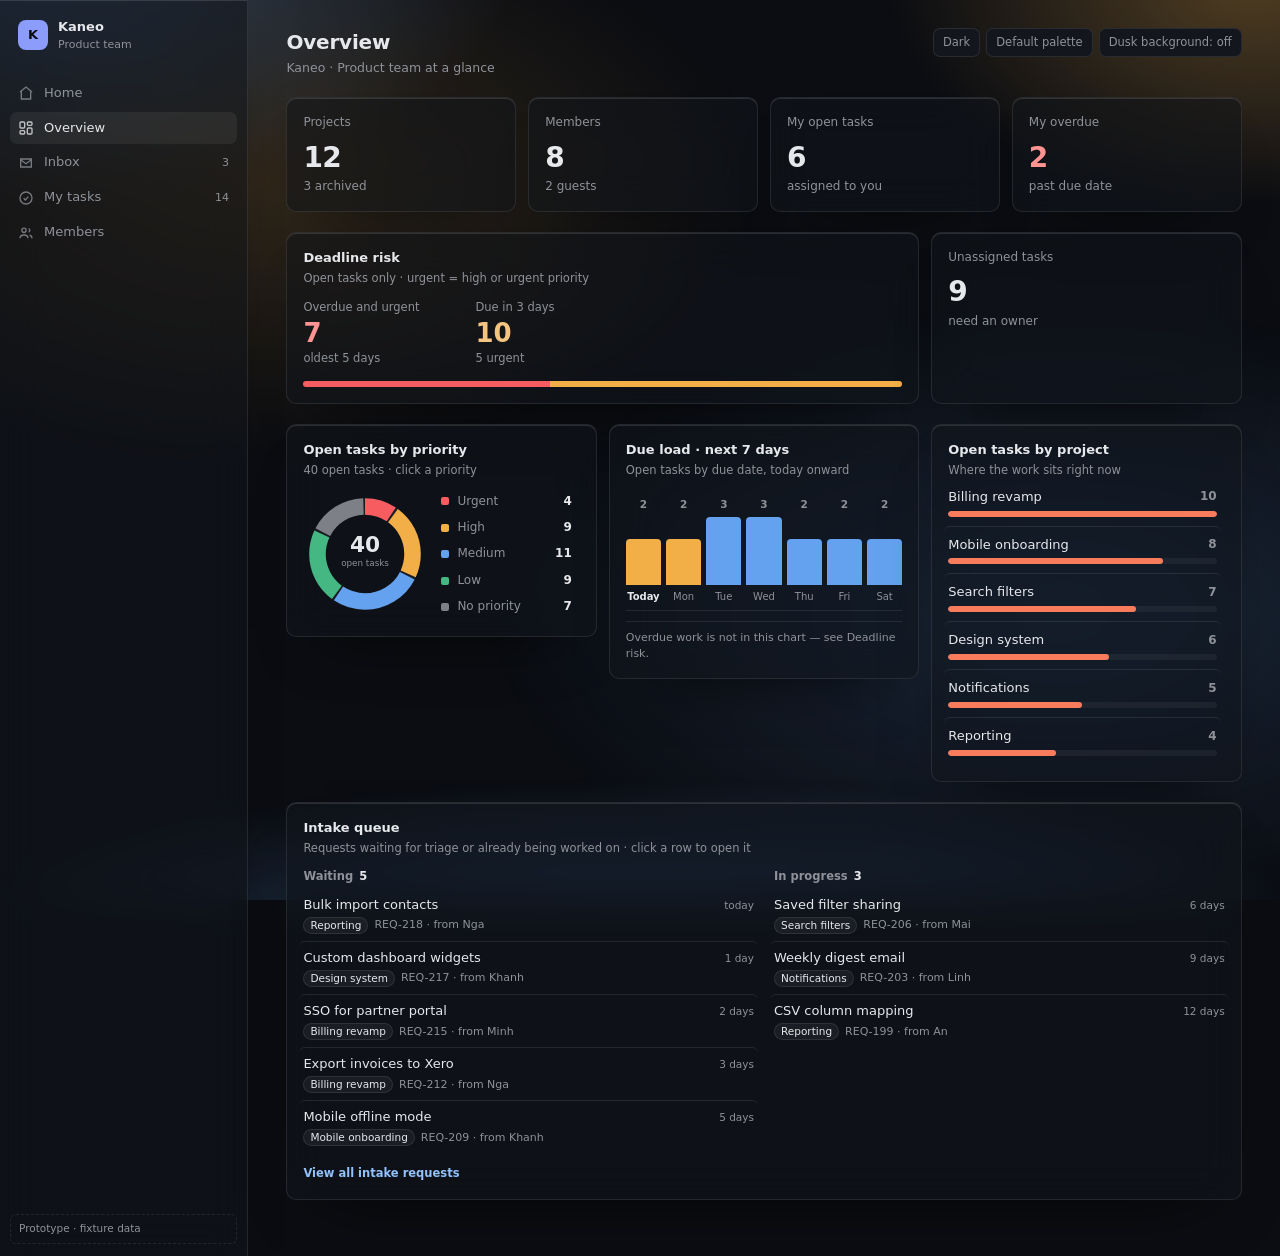
==== docs/dashboard/prototype/overview.html @ 130d4649 "feat: add workspace dashboard overview Adds the Overview page, its aggregate and drilldown endpoints" ====
<!doctype html>
<html lang="en" data-palette="modern" data-atmosphere="dusk">
  <head>
    <meta charset="utf-8" />
    <meta name="viewport" content="width=device-width, initial-scale=1" />
    <title>Kaneo · Overview — prototype</title>
    <style>
      /* Tokens copied from apps/web/src/index.css. The prototype adds none. */
      :root {
        color-scheme: light;
        --radius: 0.625rem;
        --background: #fff;
        --foreground: #262626;
        --card: #fff;
        --card-foreground: #262626;
        --muted: rgb(0 0 0 / 4%);
        --muted-foreground: #737373;
        --border: rgb(0 0 0 / 8%);
        --primary: #262626;
        --primary-foreground: #fafafa;
        --ring: #a3a3a3;
        --destructive: #ef4444;
        --destructive-foreground: #b91c1c;
        --warning: #f59e0b;
        --warning-foreground: #b45309;
        --success: #10b981;
        --success-foreground: #047857;
        --info: #3b82f6;
        --info-foreground: #1d4ed8;
        --chart-1: #ea580c;
        --sidebar: #fafafa;
        --sidebar-foreground: #525252;
        --sidebar-active: #f5f5f5;
        --p-urgent: #ef4444;
        --p-high: #f59e0b;
        --p-medium: #3b82f6;
        --p-low: #10b981;
        --p-no-priority: #a3a3a3;
      }
      @media (prefers-color-scheme: dark) {
        :root:not([data-theme="light"]) {
          color-scheme: dark;
          --background: #0a0a0a;
          --foreground: #f5f5f5;
          --card: #121212;
          --card-foreground: #f5f5f5;
          --muted: rgb(255 255 255 / 4%);
          --muted-foreground: #8a8a8a;
          --border: rgb(255 255 255 / 6%);
          --primary: #f5f5f5;
          --primary-foreground: #262626;
          --ring: #737373;
          --destructive: #f87171;
          --destructive-foreground: #fca5a5;
          --warning: #f59e0b;
          --warning-foreground: #fbbf24;
          --success: #10b981;
          --success-foreground: #34d399;
          --info: #3b82f6;
          --info-foreground: #60a5fa;
          --chart-1: #1d4ed8;
          --sidebar: #0d0d0d;
          --sidebar-foreground: #9a9a9a;
          --sidebar-active: rgb(255 255 255 / 6%);
          --p-urgent: #f87171;
          --p-high: #f59e0b;
          --p-medium: #3b82f6;
          --p-low: #10b981;
          --p-no-priority: #6b6b6b;
        }
      }
      /* The modern OKLCH palette, copied verbatim from index.css. */
      :root[data-palette="modern"] {
        --background: oklch(0.985 0.004 265);
        --card: oklch(1 0 0);
        --card-foreground: oklch(0.28 0.015 265);
        --foreground: oklch(0.22 0.015 265);
        --muted: oklch(0.22 0.015 265 / 0.04);
        --muted-foreground: oklch(0.5 0.015 265);
        --border: oklch(0.22 0.015 265 / 0.1);
        --primary: oklch(0.52 0.17 275);
        --primary-foreground: oklch(0.99 0.002 265);
        --ring: oklch(0.55 0.18 275);
        --destructive: oklch(0.58 0.21 22);
        --destructive-foreground: oklch(0.45 0.19 22);
        --warning: oklch(0.75 0.15 75);
        --warning-foreground: oklch(0.5 0.13 70);
        --success: oklch(0.62 0.14 160);
        --success-foreground: oklch(0.45 0.12 160);
        --info: oklch(0.6 0.16 255);
        --info-foreground: oklch(0.48 0.15 258);
        --chart-1: oklch(0.62 0.19 35);
        --sidebar: oklch(0.972 0.005 265);
        --sidebar-foreground: oklch(0.38 0.015 265);
        --sidebar-active: oklch(0.22 0.015 265 / 0.05);
        --p-urgent: oklch(0.58 0.21 22);
        --p-high: oklch(0.75 0.15 75);
        --p-medium: oklch(0.6 0.16 255);
        --p-low: oklch(0.62 0.14 160);
        --p-no-priority: oklch(0.62 0.01 265);
      }
      :root[data-palette="modern"]:not([data-theme="light"]) {
        color-scheme: dark;
        --background: oklch(0.16 0.01 265);
        --card: oklch(0.2 0.012 265);
        --card-foreground: oklch(0.93 0.005 265);
        --foreground: oklch(0.93 0.005 265);
        --muted: oklch(1 0 0 / 0.05);
        --muted-foreground: oklch(0.66 0.01 265);
        --border: oklch(1 0 0 / 0.09);
        --primary: oklch(0.72 0.14 275);
        --primary-foreground: oklch(0.16 0.01 265);
        --ring: oklch(0.7 0.15 275);
        --destructive: oklch(0.68 0.19 22);
        --destructive-foreground: oklch(0.78 0.13 22);
        --warning: oklch(0.8 0.14 75);
        --warning-foreground: oklch(0.85 0.1 75);
        --success: oklch(0.7 0.13 160);
        --success-foreground: oklch(0.8 0.1 160);
        --info: oklch(0.7 0.13 255);
        --info-foreground: oklch(0.8 0.1 255);
        --chart-1: oklch(0.72 0.16 35);
        --sidebar: oklch(0.14 0.01 265);
        --sidebar-foreground: oklch(0.66 0.01 265);
        --sidebar-active: oklch(1 0 0 / 0.06);
        --p-urgent: oklch(0.68 0.19 22);
        --p-high: oklch(0.8 0.14 75);
        --p-medium: oklch(0.7 0.13 255);
        --p-low: oklch(0.7 0.13 160);
        --p-no-priority: oklch(0.6 0.01 265);
      }
      :root[data-theme="light"] {
        color-scheme: light;
      }
      :root[data-theme="dark"] {
        color-scheme: dark;
        --background: #0a0a0a;
        --foreground: #f5f5f5;
        --card: #121212;
        --card-foreground: #f5f5f5;
        --muted: rgb(255 255 255 / 4%);
        --muted-foreground: #8a8a8a;
        --border: rgb(255 255 255 / 6%);
        --primary: #f5f5f5;
        --primary-foreground: #262626;
        --ring: #737373;
        --destructive: #f87171;
        --destructive-foreground: #fca5a5;
        --warning: #f59e0b;
        --warning-foreground: #fbbf24;
        --success: #10b981;
        --success-foreground: #34d399;
        --info: #3b82f6;
        --info-foreground: #60a5fa;
        --chart-1: #1d4ed8;
        --sidebar: #0d0d0d;
        --sidebar-foreground: #9a9a9a;
        --sidebar-active: rgb(255 255 255 / 6%);
        --p-urgent: #f87171;
        --p-high: #f59e0b;
        --p-medium: #3b82f6;
        --p-low: #10b981;
        --p-no-priority: #6b6b6b;
      }

      *,
      *::before,
      *::after {
        box-sizing: border-box;
      }
      html,
      body {
        margin: 0;
      }
      body {
        background: var(--background);
        color: var(--foreground);
        font: 400 14px/1.45 Geist, ui-sans-serif, system-ui, -apple-system,
          "Segoe UI", sans-serif;
        font-variant-numeric: tabular-nums;
        -webkit-font-smoothing: antialiased;
      }

      /* Dusk borrow: an afterglow over the paper — cool (periwinkle, finished
         work) on the left, warm (apricot, live work) on the right — never a
         gradient used as a surface. Cards sit on it in smoked glass. */
      :root {
        --glow-cool: color-mix(in oklab, var(--info) 30%, transparent);
        --glow-warm: color-mix(in oklab, var(--warning) 26%, transparent);
        --glass-card: color-mix(in oklab, var(--card) 62%, transparent);
        --glass-hi: inset 0 1px 0 color-mix(in oklab, #fff 45%, transparent);
        --shadow-card: 0 28px 56px -40px color-mix(in oklab, #000 55%, transparent);
      }
      :root[data-theme="dark"],
      :root[data-palette="modern"]:not([data-theme="light"]) {
        --glow-cool: color-mix(in oklab, var(--info) 34%, transparent);
        --glow-warm: color-mix(in oklab, var(--warning) 30%, transparent);
        --glass-card: color-mix(in oklab, var(--card) 56%, transparent);
        --glass-hi: inset 0 1px 0 color-mix(in oklab, #fff 12%, transparent);
        --shadow-card: 0 32px 64px -40px color-mix(in oklab, #000 80%, transparent);
      }
      @media (prefers-color-scheme: dark) {
        :root:not([data-theme="light"]) {
          --glow-cool: color-mix(in oklab, var(--info) 34%, transparent);
          --glow-warm: color-mix(in oklab, var(--warning) 30%, transparent);
          --glass-card: color-mix(in oklab, var(--card) 56%, transparent);
          --glass-hi: inset 0 1px 0 color-mix(in oklab, #fff 12%, transparent);
          --shadow-card: 0 32px 64px -40px color-mix(in oklab, #000 80%, transparent);
        }
      }
      .atmosphere {
        position: fixed;
        inset: 0;
        z-index: -1;
        pointer-events: none;
        overflow: clip;
        background:
          radial-gradient(54% 42% at 4% -6%, var(--glow-cool), transparent 68%),
          radial-gradient(44% 38% at 98% -2%, var(--glow-warm), transparent 66%),
          radial-gradient(80% 30% at 50% 108%, var(--glow-cool), transparent 72%);
      }
      /* A slow tide so the glow reads as light, not as a printed gradient.
         One transform on an oversized layer; nothing repaints the cards. */
      .atmosphere::after {
        content: "";
        position: absolute;
        inset: -25%;
        background:
          radial-gradient(38% 30% at 30% 30%, var(--glow-warm), transparent 70%),
          radial-gradient(42% 32% at 72% 62%, var(--glow-cool), transparent 72%);
        opacity: 0.55;
        animation: dusk-drift 48s ease-in-out infinite alternate;
      }
      @keyframes dusk-drift {
        from {
          transform: translate3d(-2%, -1%, 0) scale(1);
        }
        to {
          transform: translate3d(3%, 2%, 0) scale(1.08);
        }
      }
      @media (prefers-reduced-motion: reduce) {
        .atmosphere::after {
          animation: none;
        }
      }
      :root[data-atmosphere="dusk"] .card,
      :root[data-atmosphere="dusk"] .sidebar {
        background: var(--glass-card);
        -webkit-backdrop-filter: blur(20px) saturate(135%);
        backdrop-filter: blur(20px) saturate(135%);
        box-shadow: var(--glass-hi), var(--shadow-card);
      }
      @supports not (backdrop-filter: blur(1px)) {
        :root[data-atmosphere="dusk"] .card,
        :root[data-atmosphere="dusk"] .sidebar {
          background: var(--card);
        }
      }
      h1,
      h2,
      p {
        margin: 0;
      }
      a {
        color: inherit;
        text-decoration: none;
      }
      /* Every drill trigger is a real button: keyboard and screen readers first. */
      button {
        font: inherit;
        color: inherit;
      }
      .drill {
        display: block;
        width: 100%;
        text-align: left;
        background: none;
        border: 0;
        padding: 0;
        cursor: pointer;
        border-radius: 6px;
      }
      .drill:hover .drill-name {
        text-decoration: underline;
        text-underline-offset: 2px;
      }
      .drill:focus-visible {
        outline: 2px solid var(--ring);
        outline-offset: 3px;
      }

      .app {
        display: grid;
        grid-template-columns: 248px minmax(0, 1fr);
        min-height: 100dvh;
      }

      /* Sidebar — only enough of the shell to judge the page in context. */
      .sidebar {
        background: var(--sidebar);
        border-right: 1px solid var(--border);
        padding: 12px 10px;
        display: flex;
        flex-direction: column;
        gap: 18px;
      }
      .workspace {
        display: flex;
        align-items: center;
        gap: 10px;
        padding: 6px 8px;
      }
      .workspace-mark {
        display: grid;
        place-items: center;
        width: 30px;
        height: 30px;
        border-radius: 8px;
        background: var(--primary);
        color: var(--primary-foreground);
        font-weight: 600;
        font-size: 13px;
      }
      .workspace-name {
        font-weight: 600;
        font-size: 13px;
      }
      .workspace-sub {
        font-size: 11px;
        color: var(--sidebar-foreground);
      }
      .nav {
        display: flex;
        flex-direction: column;
        gap: 2px;
        list-style: none;
        margin: 0;
        padding: 0;
      }
      .nav a {
        display: flex;
        align-items: center;
        gap: 10px;
        padding: 7px 8px;
        border-radius: 7px;
        color: var(--sidebar-foreground);
        font-size: 13px;
        font-weight: 500;
      }
      .nav a[aria-current="page"] {
        background: var(--sidebar-active);
        color: var(--foreground);
      }
      .nav svg {
        width: 16px;
        height: 16px;
        flex: none;
        opacity: 0.8;
      }
      .nav .count {
        margin-left: auto;
        font-size: 11px;
        color: var(--sidebar-foreground);
      }
      .proto-chip {
        margin-top: auto;
        font-size: 10.5px;
        color: var(--sidebar-foreground);
        border: 1px dashed var(--border);
        border-radius: 6px;
        padding: 6px 8px;
      }

      .main {
        padding: 28px clamp(16px, 3vw, 40px) 56px;
        min-width: 0;
      }
      .page-head {
        display: flex;
        align-items: flex-start;
        gap: 16px;
        flex-wrap: wrap;
        margin-bottom: 20px;
      }
      .page-head h1 {
        font-size: 20px;
        font-weight: 600;
        letter-spacing: -0.01em;
      }
      .page-head p {
        color: var(--muted-foreground);
        font-size: 12.5px;
        margin-top: 2px;
      }
      .tools {
        margin-left: auto;
        display: flex;
        gap: 6px;
      }
      .tools button {
        font-size: 11.5px;
        padding: 5px 9px;
        border-radius: 7px;
        border: 1px solid var(--border);
        background: var(--card);
        color: var(--muted-foreground);
        cursor: pointer;
      }
      .tools button:hover {
        color: var(--foreground);
      }
      .tools button:focus-visible {
        outline: 2px solid var(--ring);
        outline-offset: 2px;
      }

      .section {
        margin-top: 20px;
      }
      .grid-tiles {
        display: grid;
        grid-template-columns: repeat(auto-fit, minmax(min(100%, 170px), 1fr));
        gap: 12px;
      }
      .grid-risk {
        display: grid;
        grid-template-columns: repeat(auto-fit, minmax(min(100%, 240px), 1fr));
        gap: 12px;
      }
      .risk-wide {
        grid-column: span 2;
      }
      @media (max-width: 719px) {
        .risk-wide {
          grid-column: span 1;
        }
      }
      .chart-grid {
        display: grid;
        grid-template-columns: repeat(auto-fit, minmax(min(100%, 268px), 1fr));
        gap: 12px;
        align-items: start;
      }

      .card {
        background: var(--card);
        color: var(--card-foreground);
        border: 1px solid var(--border);
        border-radius: var(--radius);
        padding: 16px;
      }
      /* A button's content is centred by the UA; cards stay top-aligned. */
      .card.drill {
        display: grid;
        align-content: start;
        justify-items: start;
      }
      .card h2 {
        font-size: 13px;
        font-weight: 600;
      }
      .card .hint {
        color: var(--muted-foreground);
        font-size: 11.5px;
        margin-top: 2px;
      }
      .card .hint.tap {
        margin-top: 10px;
        border-top: 1px solid var(--border);
        padding-top: 8px;
        font-size: 11px;
      }

      .tile-value {
        display: block;
        font-size: 28px;
        font-weight: 600;
        letter-spacing: -0.02em;
        line-height: 1.15;
        margin-top: 10px;
      }
      .tile-label {
        display: block;
        font-size: 12px;
        font-weight: 500;
        color: var(--muted-foreground);
      }
      .tile-meta {
        display: block;
        font-size: 12px;
        color: var(--muted-foreground);
        margin-top: 4px;
      }
      .value-danger {
        color: var(--destructive-foreground);
      }
      .risk-counts {
        display: grid;
        grid-template-columns: repeat(2, minmax(0, max-content));
        justify-content: start;
        gap: 18px 56px;
        margin-top: 12px;
      }
      .risk-counts .label {
        font-size: 11.5px;
        color: var(--muted-foreground);
      }
      .risk-counts .value {
        font-size: 26px;
        font-weight: 600;
        line-height: 1.2;
        margin-top: 2px;
      }
      .risk-counts .value.overdue {
        color: var(--destructive-foreground);
      }
      .risk-counts .value.due {
        color: var(--warning-foreground);
      }
      .risk-counts .meta {
        font-size: 11.5px;
        color: var(--muted-foreground);
      }
      .risk-counts .drill {
        display: grid;
        gap: 1px;
        width: auto;
      }
      .risk-counts .drill:hover .value {
        text-decoration: underline;
        text-underline-offset: 3px;
      }
      .stack {
        display: flex;
        height: 6px;
        border-radius: 999px;
        overflow: clip;
        background: var(--muted);
        margin-top: 14px;
      }
      .stack .overdue {
        background: var(--destructive);
      }
      .stack .due {
        background: var(--warning);
      }

      /* --- Priority donut --- */
      .donut {
        display: grid;
        grid-template-columns: 124px minmax(0, 1fr);
        gap: 14px;
        align-items: center;
        margin-top: 10px;
      }
      .donut svg {
        width: 124px;
        height: 124px;
        overflow: visible;
      }
      /* Presentation attributes do not take var(), and circles default to a black
         fill. Paint them from CSS so light and dark both hold. */
      .donut circle {
        fill: none;
      }
      .donut .seg-urgent { stroke: var(--p-urgent); }
      .donut .seg-high { stroke: var(--p-high); }
      .donut .seg-medium { stroke: var(--p-medium); }
      .donut .seg-low { stroke: var(--p-low); }
      .donut .seg-no-priority { stroke: var(--p-no-priority); }
      .donut .seg-track { stroke: var(--muted); }
      .donut .donut-total {
        fill: var(--foreground);
        font-size: 21px;
        font-weight: 600;
      }
      .donut .donut-caption {
        fill: var(--muted-foreground);
        font-size: 8.5px;
      }
      .donut .legend {
        display: flex;
        flex-direction: column;
        gap: 1px;
        min-width: 0;
      }
      .legend-item {
        display: grid;
        grid-template-columns: 8px minmax(0, 1fr) auto;
        gap: 8px;
        align-items: center;
        padding: 4px 4px;
        margin-inline: -4px;
        border-radius: 6px;
        font-size: 12px;
        color: var(--muted-foreground);
      }
      .legend-item:hover {
        background: var(--muted);
        color: var(--foreground);
      }
      .legend-item .swatch {
        width: 8px;
        height: 8px;
        border-radius: 2px;
      }
      .legend-item .n {
        font-weight: 600;
        color: var(--foreground);
      }
      @media (max-width: 460px) {
        .donut {
          grid-template-columns: minmax(0, 1fr);
          justify-items: center;
        }
        .donut .legend {
          width: 100%;
        }
      }

      /* --- Due-load columns --- */
      .columns {
        display: grid;
        grid-template-columns: repeat(7, minmax(0, 1fr));
        gap: 5px;
        align-items: end;
        margin-top: 16px;
        border-bottom: 1px solid var(--border);
        padding-bottom: 2px;
      }
      .col {
        display: grid;
        justify-items: center;
        gap: 5px;
        border-radius: 6px;
        padding: 2px 0 4px;
      }
      .col:hover {
        background: var(--muted);
      }
      .col-track {
        display: flex;
        align-items: flex-end;
        width: 100%;
        height: 68px;
      }
      .col-fill {
        width: 100%;
        min-height: 2px;
        border-radius: 4px 4px 0 0;
        background: var(--info);
      }
      .col-fill.urgent {
        background: var(--warning);
      }
      .col-fill.zero {
        background: var(--border);
      }
      .col-val {
        font-size: 10.5px;
        color: var(--muted-foreground);
        font-weight: 600;
      }
      .col-day {
        font-size: 10px;
        color: var(--muted-foreground);
      }
      .col[aria-current="date"] .col-day {
        color: var(--foreground);
        font-weight: 600;
      }

      /* --- Project load bars --- */
      .bar-line {
        display: grid;
        grid-template-columns: minmax(0, 1fr) auto;
        gap: 4px 12px;
        align-items: center;
        padding: 9px 4px;
        margin-inline: -4px;
        border-top: 1px solid var(--border);
        border-radius: 6px;
      }
      .bar-line:first-of-type {
        border-top: 0;
      }
      .bar-line:hover {
        background: var(--muted);
      }
      .bar-name {
        font-size: 13px;
        font-weight: 500;
        overflow: hidden;
        text-overflow: ellipsis;
        white-space: nowrap;
      }
      .bar-pct {
        font-size: 12px;
        font-weight: 600;
        color: var(--muted-foreground);
      }
      .bar-line progress {
        grid-column: 1 / -1;
      }
      .bar-line .bar-sub {
        grid-column: 1 / -1;
        font-size: 11px;
        color: var(--muted-foreground);
        margin-top: -2px;
      }

      /* Native <progress>, fully customised. appearance: none is required. */
      progress {
        appearance: none;
        border: 0 solid;
        overflow: clip;
        inline-size: 100%;
        block-size: 6px;
        border-radius: 999px;
        background: var(--muted);
      }
      progress::-webkit-progress-bar {
        background: transparent;
      }
      progress::-webkit-progress-value {
        background: var(--chart-1);
        border-radius: 999px;
      }
      progress::-moz-progress-bar {
        background: var(--chart-1);
        border-radius: 999px;
      }


      /* --- Intake queue --- */
      .intake-groups {
        display: grid;
        grid-template-columns: repeat(auto-fit, minmax(min(100%, 260px), 1fr));
        gap: 20px;
        margin-top: 12px;
      }
      .intake-groups h3 {
        display: flex;
        align-items: center;
        gap: 6px;
        margin: 0 0 4px;
        font-size: 11.5px;
        font-weight: 600;
        color: var(--muted-foreground);
      }
      .intake-groups h3 .n {
        color: var(--foreground);
      }
      .intake-list {
        list-style: none;
        margin: 0;
        padding: 0;
      }
      .intake-list li {
        display: flex;
        align-items: flex-start;
        gap: 8px;
        padding: 7px 4px;
        margin-inline: -4px;
        border-top: 1px solid var(--border);
        border-radius: 6px;
      }
      .intake-list li:first-child {
        border-top: 0;
      }
      .intake-list li:hover {
        background: var(--muted);
      }
      .intake-list a {
        flex: 1 1 auto;
        min-width: 0;
      }
      .intake-list a:hover .intake-title {
        text-decoration: underline;
        text-underline-offset: 2px;
      }
      .intake-title {
        display: block;
        font-size: 13px;
        font-weight: 500;
      }
      .intake-meta {
        display: flex;
        flex-wrap: wrap;
        align-items: center;
        gap: 6px;
        font-size: 11px;
        color: var(--muted-foreground);
        margin-top: 2px;
      }
      /* The project is the one thing a queue row must not hide in a meta string. */
      .project-chip {
        display: inline-block;
        padding: 0 6px;
        border: 1px solid var(--border);
        border-radius: 999px;
        background: var(--muted);
        font-size: 10.5px;
        font-weight: 500;
        color: var(--foreground);
        white-space: nowrap;
      }
      .intake-age {
        font-size: 10.5px;
        color: var(--muted-foreground);
        white-space: nowrap;
        padding-top: 2px;
      }
      .intake-all {
        display: inline-block;
        margin-top: 12px;
        font-size: 11.5px;
        font-weight: 600;
        color: var(--info-foreground);
      }
      .intake-all:hover {
        text-decoration: underline;
        text-underline-offset: 2px;
      }

      /* --- Drilldown dialog --- */
      dialog {
        width: min(640px, 92vw);
        max-height: 82dvh;
        margin: auto;
        padding: 0;
        border: 1px solid var(--border);
        border-radius: 14px;
        background: var(--card);
        color: var(--card-foreground);
        box-shadow: 0 24px 64px rgb(0 0 0 / 0.22);
      }
      dialog:modal {
        overscroll-behavior: contain;
      }
      dialog::backdrop {
        background: rgb(0 0 0 / 0.32);
        overflow: hidden;
        overscroll-behavior: contain;
      }
      .drill-head {
        display: flex;
        align-items: flex-start;
        gap: 12px;
        padding: 16px 18px 12px;
        border-bottom: 1px solid var(--border);
      }
      .drill-head h1 {
        font-size: 15px;
        font-weight: 600;
      }
      .drill-head p {
        font-size: 11.5px;
        color: var(--muted-foreground);
        margin-top: 2px;
      }
      .drill-head form {
        margin-left: auto;
      }
      .icon-btn {
        display: grid;
        place-items: center;
        width: 28px;
        height: 28px;
        border-radius: 7px;
        border: 1px solid var(--border);
        background: var(--card);
        cursor: pointer;
      }
      .icon-btn:hover {
        background: var(--muted);
      }
      .icon-btn:focus-visible {
        outline: 2px solid var(--ring);
        outline-offset: 2px;
      }
      .drill-body {
        overflow: auto;
        max-height: calc(82dvh - 118px);
        padding: 0 18px;
      }
      .task-list {
        list-style: none;
        margin: 0;
        padding: 0;
      }
      .task-list li {
        display: flex;
        flex-wrap: wrap;
        align-items: center;
        gap: 6px 10px;
        padding: 10px 0;
        border-top: 1px solid var(--border);
      }
      .task-list li:first-child {
        border-top: 0;
      }
      .task-main {
        flex: 1 1 210px;
        min-width: 0;
      }
      .task-name {
        font-size: 13px;
        font-weight: 500;
        display: block;
      }
      .task-name:hover {
        text-decoration: underline;
        text-underline-offset: 2px;
      }
      .task-meta {
        font-size: 11px;
        color: var(--muted-foreground);
        display: block;
        margin-top: 1px;
      }
      .due {
        font-size: 11px;
        color: var(--muted-foreground);
        white-space: nowrap;
      }
      .due.overdue {
        color: var(--destructive-foreground);
        font-weight: 600;
      }
      .due.soon {
        color: var(--warning-foreground);
        font-weight: 500;
      }
      .pill {
        font-size: 10px;
        font-weight: 600;
        letter-spacing: 0.01em;
        padding: 1px 7px;
        border-radius: 999px;
        border: 1px solid var(--border);
        color: var(--muted-foreground);
        white-space: nowrap;
      }
      .pill.urgent {
        color: var(--destructive-foreground);
        border-color: var(--destructive);
      }
      .pill.high {
        color: var(--warning-foreground);
        border-color: var(--warning);
      }
      .pill.medium {
        color: var(--info-foreground);
        border-color: var(--info);
      }
      .pill.low {
        color: var(--success-foreground);
        border-color: var(--success);
      }
      .drill-foot {
        display: flex;
        flex-wrap: wrap;
        gap: 8px 12px;
        align-items: center;
        padding: 11px 18px;
        border-top: 1px solid var(--border);
        font-size: 11.5px;
        color: var(--muted-foreground);
      }
      .drill-foot a {
        margin-left: auto;
        font-weight: 600;
        color: var(--info-foreground);
      }
      .drill-foot a:hover {
        text-decoration: underline;
        text-underline-offset: 2px;
      }
      .drill-empty {
        padding: 28px 0 32px;
        text-align: center;
        color: var(--muted-foreground);
        font-size: 12.5px;
      }

      @media (max-width: 899px) {
        .app {
          grid-template-columns: minmax(0, 1fr);
        }
        .sidebar {
          flex-direction: row;
          align-items: center;
          overflow-x: auto;
          border-right: 0;
          border-bottom: 1px solid var(--border);
        }
        .workspace {
          padding: 0;
        }
        .nav {
          flex-direction: row;
        }
        .nav .count,
        .proto-chip,
        .workspace-sub {
          display: none;
        }
      }
      @media (prefers-reduced-motion: reduce) {
        * {
          transition: none !important;
        }
      }
    </style>
  </head>
  <body>
    <div class="atmosphere" aria-hidden="true"></div>
    <div class="app">
      <aside class="sidebar" aria-label="Sidebar">
        <div class="workspace">
          <span class="workspace-mark" aria-hidden="true">K</span>
          <div>
            <div class="workspace-name">Kaneo</div>
            <div class="workspace-sub">Product team</div>
          </div>
        </div>
        <ul class="nav">
          <li>
            <a href="#"
              ><svg viewBox="0 0 24 24" fill="none" stroke="currentColor" stroke-width="2" aria-hidden="true"><path d="M3 10.5 12 3l9 7.5" /><path d="M5 9.5V21h14V9.5" /></svg>Home</a
            >
          </li>
          <li>
            <a href="#" aria-current="page"
              ><svg viewBox="0 0 24 24" fill="none" stroke="currentColor" stroke-width="2" aria-hidden="true"><rect x="3" y="3" width="7" height="9" rx="1.5" /><rect x="14" y="3" width="7" height="5" rx="1.5" /><rect x="14" y="12" width="7" height="9" rx="1.5" /><rect x="3" y="16" width="7" height="5" rx="1.5" /></svg>Overview</a
            >
          </li>
          <li>
            <a href="#"
              ><svg viewBox="0 0 24 24" fill="none" stroke="currentColor" stroke-width="2" aria-hidden="true"><path d="M4 6h16v12H4z" /><path d="m4 7 8 6 8-6" /></svg>Inbox<span class="count">3</span></a
            >
          </li>
          <li>
            <a href="#"
              ><svg viewBox="0 0 24 24" fill="none" stroke="currentColor" stroke-width="2" aria-hidden="true"><circle cx="12" cy="12" r="9" /><path d="m8.5 12.5 2.5 2.5 4.5-5" /></svg>My tasks<span class="count">14</span></a
            >
          </li>
          <li>
            <a href="#"
              ><svg viewBox="0 0 24 24" fill="none" stroke="currentColor" stroke-width="2" aria-hidden="true"><circle cx="9" cy="8" r="3.2" /><path d="M3 20c0-3.3 2.7-5 6-5s6 1.7 6 5" /><path d="M16 5.2a3.2 3.2 0 0 1 0 5.6" /><path d="M17.5 15.2c2.1.6 3.5 2.2 3.5 4.8" /></svg>Members</a
            >
          </li>
        </ul>
        <p class="proto-chip">Prototype · fixture data</p>
      </aside>

      <main class="main">
        <header class="page-head">
          <div>
            <h1>Overview</h1>
            <p>Kaneo · Product team at a glance</p>
          </div>
          <div class="tools">
            <button type="button" id="theme">Dark</button>
            <button type="button" id="palette">Modern palette</button>
            <button type="button" id="atmosphere">Dusk background</button>
          </div>
        </header>

        <section class="grid-tiles" id="tiles" aria-label="Workspace totals"></section>

        <section class="section grid-risk" id="risk" aria-label="Deadline risk"></section>

        <section class="section chart-grid" id="charts" aria-label="Task breakdown"></section>

        <section class="section card" id="intake" aria-labelledby="intake-title"></section>
      </main>
    </div>

    <!-- Modal drilldown. Native <dialog>: focus trap, Esc, backdrop and focus return are free. -->
    <dialog id="drill" closedby="any" aria-labelledby="drill-title">
      <header class="drill-head">
        <div>
          <h1 id="drill-title">Tasks</h1>
          <p id="drill-sub"></p>
        </div>
        <form method="dialog">
          <button type="submit" class="icon-btn" aria-label="Close">✕</button>
        </form>
      </header>
      <div class="drill-body" id="drill-body"></div>
      <footer class="drill-foot">
        <span>Filters are carried over, so you land on the same list in Tasks.</span>
        <a id="drill-link" href="#">Open in Tasks →</a>
      </footer>
    </dialog>

    <script>
      /* ---------------------------------------------------------------
         Fixture data. Every widget below derives its numbers from these
         rows, so a screenshot cannot disagree with the chart it shows.
         `due` is a day offset from today: -3 = three days overdue.
         --------------------------------------------------------------- */
      const me = "Hoa";
      const tasks = [
        { id: "KAN-142", title: "Retry failed payments", project: "Billing revamp", assignee: "Linh", priority: "urgent", due: -1 },
        { id: "KAN-139", title: "Invoice totals rounding", project: "Billing revamp", assignee: "Mai", priority: "high", due: -4 },
        { id: "KAN-151", title: "Proration edge cases", project: "Billing revamp", assignee: null, priority: "high", due: 1 },
        { id: "KAN-156", title: "Dunning email copy", project: "Billing revamp", assignee: "An", priority: "medium", due: 2 },
        { id: "KAN-158", title: "Tax rate cache", project: "Billing revamp", assignee: "Tuan", priority: "low", due: 9 },
        { id: "KAN-160", title: "Refund partial amounts", project: "Billing revamp", assignee: null, priority: "medium", due: null },
        { id: "KAN-147", title: "Webhook retry backoff", project: "Billing revamp", assignee: "Linh", priority: "high", due: 5 },
        { id: "KAN-121", title: "Billing portal redirect", project: "Billing revamp", assignee: "Mai", priority: "medium", due: -8 },
        { id: "KAN-163", title: "Currency rounding", project: "Billing revamp", assignee: "Bao", priority: "no-priority", due: 12 },
        { id: "KAN-166", title: "Refund confirmation email", project: "Billing revamp", assignee: "Bao", priority: "high", due: -5 },

        { id: "KAN-088", title: "Android permission prompt", project: "Mobile onboarding", assignee: "Tuan", priority: "high", due: 0 },
        { id: "KAN-091", title: "iOS welcome carousel", project: "Mobile onboarding", assignee: "An", priority: "medium", due: 3 },
        { id: "KAN-095", title: "Skip button state", project: "Mobile onboarding", assignee: null, priority: "low", due: 2 },
        { id: "KAN-099", title: "Deep link after signup", project: "Mobile onboarding", assignee: "Linh", priority: "urgent", due: -2 },
        { id: "KAN-102", title: "Push opt-in screen", project: "Mobile onboarding", assignee: "Bao", priority: "medium", due: 6 },
        { id: "KAN-074", title: "Offline first run", project: "Mobile onboarding", assignee: null, priority: "no-priority", due: null },
        { id: "KAN-110", title: "Onboarding analytics", project: "Mobile onboarding", assignee: "Mai", priority: "low", due: 14 },
        { id: "KAN-112", title: "Onboarding video asset", project: "Mobile onboarding", assignee: null, priority: "no-priority", due: null },

        { id: "KAN-201", title: "Filter chip overflow", project: "Search filters", assignee: me, priority: "high", due: 1 },
        { id: "KAN-198", title: "Saved filter names", project: "Search filters", assignee: "An", priority: "medium", due: 4 },
        { id: "KAN-205", title: "Empty result copy", project: "Search filters", assignee: null, priority: "low", due: 3 },
        { id: "KAN-188", title: "Date range picker", project: "Search filters", assignee: me, priority: "medium", due: -6 },
        { id: "KAN-210", title: "Filter URL sync", project: "Search filters", assignee: "Tuan", priority: "no-priority", due: 8 },
        { id: "KAN-214", title: "Reset all filters", project: "Search filters", assignee: "Bao", priority: "low", due: null },
        { id: "KAN-219", title: "Filter performance", project: "Search filters", assignee: me, priority: "urgent", due: 0 },

        { id: "KAN-301", title: "Tokens for charts", project: "Design system", assignee: me, priority: "medium", due: 2 },
        { id: "KAN-298", title: "Dialog focus ring", project: "Design system", assignee: me, priority: "high", due: -3 },
        { id: "KAN-305", title: "Table density", project: "Design system", assignee: null, priority: "low", due: 7 },
        { id: "KAN-288", title: "Icon sizing rules", project: "Design system", assignee: "Mai", priority: "no-priority", due: null },
        { id: "KAN-311", title: "Dark palette audit", project: "Design system", assignee: "An", priority: "medium", due: 11 },
        { id: "KAN-313", title: "Contrast fixes", project: "Design system", assignee: "An", priority: "high", due: -2 },

        { id: "KAN-401", title: "Digest email layout", project: "Notifications", assignee: "Linh", priority: "medium", due: 5 },
        { id: "KAN-404", title: "Mute thread", project: "Notifications", assignee: null, priority: "low", due: 6 },
        { id: "KAN-397", title: "Badge count drift", project: "Notifications", assignee: "Tuan", priority: "urgent", due: -1 },
        { id: "KAN-410", title: "Push grouping", project: "Notifications", assignee: "Bao", priority: "no-priority", due: 13 },
        { id: "KAN-388", title: "Notification settings route", project: "Notifications", assignee: "Mai", priority: "low", due: 4 },

        { id: "KAN-501", title: "CSV export columns", project: "Reporting", assignee: "An", priority: "medium", due: 9 },
        { id: "KAN-505", title: "Timezone bucketing", project: "Reporting", assignee: null, priority: "high", due: 3 },
        { id: "KAN-512", title: "Empty report state", project: "Reporting", assignee: me, priority: "low", due: 10 },
        { id: "KAN-489", title: "Scheduled report cron", project: "Reporting", assignee: "Linh", priority: "no-priority", due: null },
      ];

      const projects = [
        { name: "Billing revamp" },
        { name: "Mobile onboarding" },
        { name: "Search filters" },
        { name: "Design system" },
        { name: "Notifications" },
        { name: "Reporting" },
      ];

      /* Intake requests waiting for triage or already being handled.
         `status` uses the API vocabulary: new | triaged | in_progress. */
      const intake = [
        { id: "REQ-218", title: "Bulk import contacts", project: "Reporting", requester: "Nga", status: "new", age: 0 },
        { id: "REQ-217", title: "Custom dashboard widgets", project: "Design system", requester: "Khanh", status: "new", age: 1 },
        { id: "REQ-215", title: "SSO for partner portal", project: "Billing revamp", requester: "Minh", status: "new", age: 2 },
        { id: "REQ-212", title: "Export invoices to Xero", project: "Billing revamp", requester: "Nga", status: "triaged", age: 3 },
        { id: "REQ-209", title: "Mobile offline mode", project: "Mobile onboarding", requester: "Khanh", status: "triaged", age: 5 },
        { id: "REQ-206", title: "Saved filter sharing", project: "Search filters", requester: "Mai", status: "in_progress", age: 6 },
        { id: "REQ-203", title: "Weekly digest email", project: "Notifications", requester: "Linh", status: "in_progress", age: 9 },
        { id: "REQ-199", title: "CSV column mapping", project: "Reporting", requester: "An", status: "in_progress", age: 12 },
      ];

      const priorities = [
        ["urgent", "Urgent"],
        ["high", "High"],
        ["medium", "Medium"],
        ["low", "Low"],
        ["no-priority", "No priority"],
      ];

      const DAY = 86400000;
      const today = new Date();
      today.setHours(0, 0, 0, 0);
      const daysFromNow = (n) => new Date(today.getTime() + n * DAY);
      const isUrgent = (t) => t.priority === "urgent" || t.priority === "high";
      const isOverdue = (t) => t.due !== null && t.due < 0;
      const isDueSoon = (t) => t.due !== null && t.due >= 0 && t.due <= 3;

      const buckets = {
        overdueUrgent: {
          title: "Overdue and urgent",
          hint: "Open tasks past their due date with high or urgent priority.",
          match: (t) => isOverdue(t) && isUrgent(t),
          link: "due=overdue&priority=high,urgent",
        },
        dueSoon: {
          title: "Due in the next 3 days",
          hint: "Open tasks due today or within 3 days, any priority.",
          match: isDueSoon,
          link: "due=next-3-days",
        },
        unassigned: {
          title: "Unassigned tasks",
          hint: "Open tasks with no owner. Assign one so nothing stalls.",
          match: (t) => !t.assignee,
          link: "assignee=none",
        },
        mineOverdue: {
          title: "My overdue tasks",
          hint: `Open tasks assigned to ${me} past their due date.`,
          match: (t) => t.assignee === me && isOverdue(t),
          link: "assignee=me&due=overdue",
        },
        myOpen: {
          title: "My open tasks",
          hint: `Everything assigned to ${me} that is not done.`,
          match: (t) => t.assignee === me,
          link: "assignee=me",
        },
        allOpen: {
          title: "All open tasks",
          hint: "Open tasks across the projects you can read.",
          match: () => true,
          link: "",
        },
      };

      const priorityLabel = (key) => priorities.find(([k]) => k === key)[1];

      function dueLabel(d) {
        if (d === null) return { text: "No due date", cls: "" };
        if (d < -1) return { text: `${-d} days overdue`, cls: "overdue" };
        if (d === -1) return { text: "1 day overdue", cls: "overdue" };
        if (d === 0) return { text: "Due today", cls: "soon" };
        if (d === 1) return { text: "Due tomorrow", cls: "soon" };
        if (d <= 3) return { text: `Due in ${d} days`, cls: "soon" };
        return { text: `Due in ${d} days`, cls: "" };
      }

      function sortTasks(list) {
        return [...list].sort((a, b) => {
          const ad = a.due === null ? 9999 : a.due;
          const bd = b.due === null ? 9999 : b.due;
          if (ad !== bd) return ad - bd;
          return b.priority.localeCompare(a.priority);
        });
      }

      /* ------------------------------ tiles ------------------------------ */
      const myOpen = tasks.filter(buckets.myOpen.match).length;
      const myOverdue = tasks.filter(buckets.mineOverdue.match).length;

      function tile({ label, value, meta, drill, danger }) {
        const inner = `<span class="tile-label">${label}</span>
           <span class="tile-value${danger ? " value-danger" : ""}">${value}</span>
           <span class="tile-meta">${meta}</span>`;
        return drill
          ? `<button type="button" class="card drill" data-bucket="${drill}">${inner}</button>`
          : `<div class="card">${inner}</div>`;
      }

      document.getElementById("tiles").innerHTML = [
        tile({ label: "Projects", value: 12, meta: "3 archived" }),
        tile({ label: "Members", value: 8, meta: "2 guests" }),
        tile({ label: "My open tasks", value: myOpen, meta: "assigned to you", drill: "myOpen" }),
        tile({ label: "My overdue", value: myOverdue, meta: "past due date", drill: "mineOverdue", danger: myOverdue > 0 }),
      ].join("");

      /* --------------------------- deadline risk --------------------------- */
      const overdueCount = tasks.filter(buckets.overdueUrgent.match).length;
      const overdueList = tasks.filter(buckets.overdueUrgent.match);
      const oldestOverdue = overdueList.length
        ? Math.max(...overdueList.map((t) => -t.due))
        : 0;
      const dueSoonList = tasks.filter(buckets.dueSoon.match);
      const dueSoonUrgent = dueSoonList.filter(isUrgent).length;
      const unassigned = tasks.filter(buckets.unassigned.match).length;

      document.getElementById("risk").innerHTML = `
        <div class="card risk-wide">
          <h2>Deadline risk</h2>
          <p class="hint">Open tasks only · urgent = high or urgent priority</p>
          <div class="risk-counts">
            <button type="button" class="drill" data-bucket="overdueUrgent">
              <span class="label">Overdue and urgent</span>
              <span class="value overdue">${overdueCount}</span>
              <span class="meta">${overdueCount ? `oldest ${oldestOverdue} days` : "nothing overdue"}</span>
            </button>
            <button type="button" class="drill" data-bucket="dueSoon">
              <span class="label">Due in 3 days</span>
              <span class="value due">${dueSoonList.length}</span>
              <span class="meta">${dueSoonUrgent} urgent</span>
            </button>
          </div>
          <div class="stack" aria-hidden="true">
            <span class="overdue" style="width:${(overdueCount / (overdueCount + dueSoonList.length || 1)) * 100}%"></span>
            <span class="due" style="width:${(dueSoonList.length / (overdueCount + dueSoonList.length || 1)) * 100}%"></span>
          </div>
        </div>
        <button type="button" class="card drill" data-bucket="unassigned">
          <span class="tile-label">Unassigned tasks</span>
          <span class="tile-value">${unassigned}</span>
          <span class="tile-meta">need an owner</span>
        </button>`;

      /* ----------------------- chart: priority donut ----------------------- */
      const total = tasks.length;
      const C = 2 * Math.PI * 46;
      let offset = 0;
      const segmentCount = priorities.map(([key]) => tasks.filter((t) => t.priority === key).length);
      const segments = priorities
        .map(([key], i) => {
          const len = (segmentCount[i] / total) * C;
          const el = `<circle cx="60" cy="60" r="46" class="seg-${key}" stroke-width="16"
            stroke-dasharray="${Math.max(len - 2, 0)} ${C - Math.max(len - 2, 0)}"
            stroke-dashoffset="${-offset}" transform="rotate(-90 60 60)" />`;
          offset += len;
          return el;
        })
        .join("");
      const legend = priorities
        .map(([key, label], i) => {
          const n = segmentCount[i];
          return `<button type="button" class="drill legend-item" data-priority="${key}">
            <span class="swatch" style="background:var(--p-${key})" aria-hidden="true"></span>
            <span class="drill-name">${label}</span>
            <span class="n">${n}</span>
          </button>`;
        })
        .join("");

      /* -------------------- chart: due load, next 7 days -------------------- */
      const weekdays = ["Sun", "Mon", "Tue", "Wed", "Thu", "Fri", "Sat"];
      const dayBuckets = Array.from({ length: 7 }, (_, d) => {
        const list = tasks.filter((t) => t.due === d);
        return {
          d,
          label: d === 0 ? "Today" : weekdays[daysFromNow(d).getDay()],
          count: list.length,
          urgent: list.filter(isUrgent).length,
        };
      });
      const maxDay = Math.max(1, ...dayBuckets.map((b) => b.count));
      const columns = dayBuckets
        .map(
          (b) => `<button type="button" class="drill col" data-day="${b.d}" ${b.d === 0 ? 'aria-current="date"' : ""}
              aria-label="${b.label}: ${b.count} open task${b.count === 1 ? "" : "s"}, ${b.urgent} urgent">
            <span class="col-val">${b.count || ""}</span>
            <span class="col-track"><span class="col-fill ${b.urgent > b.count / 2 ? "urgent" : ""} ${b.count ? "" : "zero"}"
              style="height:${Math.round((b.count / maxDay) * 100)}%"></span></span>
            <span class="col-day">${b.label}</span>
          </button>`,
        )
        .join("");

      /* ------------------- chart: open tasks per project ------------------- */
      const projectLoad = projects
        .map((p) => ({ ...p, open: tasks.filter((t) => t.project === p.name).length }))
        .sort((a, b) => b.open - a.open);
      const maxOpen = Math.max(1, ...projectLoad.map((p) => p.open));
      const projectBars = projectLoad
        .map(
          (p) => `<button type="button" class="drill bar-line" data-project="${p.name}">
            <span class="bar-name">${p.name}</span>
            <span class="bar-pct">${p.open}</span>
            <progress max="${maxOpen}" value="${p.open}" aria-label="${p.name}: ${p.open} open tasks"></progress>
          </button>`,
        )
        .join("");

      document.getElementById("charts").innerHTML = `
        <section class="card" aria-labelledby="prio-title">
          <h2 id="prio-title">Open tasks by priority</h2>
          <p class="hint">${total} open tasks · click a priority</p>
          <div class="donut">
            <svg viewBox="0 0 120 120" aria-hidden="true" focusable="false">
              <circle cx="60" cy="60" r="46" class="seg-track" stroke-width="16" />
              ${segments}
              <text x="60" y="58" text-anchor="middle" class="donut-total">${total}</text>
              <text x="60" y="72" text-anchor="middle" class="donut-caption">open tasks</text>
            </svg>
            <div class="legend">${legend}</div>
          </div>
        </section>
        <section class="card" aria-labelledby="due-title">
          <h2 id="due-title">Due load · next 7 days</h2>
          <p class="hint">Open tasks by due date, today onward</p>
          <div class="columns">${columns}</div>
          <p class="hint tap">Overdue work is not in this chart — see Deadline risk.</p>
        </section>
        <section class="card" aria-labelledby="load-title">
          <h2 id="load-title">Open tasks by project</h2>
          <p class="hint">Where the work sits right now</p>
          <div>${projectBars}</div>
        </section>`;

      /* ---------------------------- intake queue ---------------------------- */
      const ageLabel = (n) => (n === 0 ? "today" : n === 1 ? "1 day" : `${n} days`);
      const intakeRow = (r) => `<li>
          <a href="#project/${encodeURIComponent(r.project)}/intake/${r.id}">
            <span class="intake-title">${r.title}</span>
            <span class="intake-meta">
              <span class="project-chip">${r.project}</span>
              <span>${r.id} · from ${r.requester}</span>
            </span>
          </a>
          <span class="intake-age">${ageLabel(r.age)}</span>
        </li>`;

      const waiting = intake.filter((r) => r.status === "new" || r.status === "triaged");
      const inProgress = intake.filter((r) => r.status === "in_progress");
      const intakeGroup = (title, list) => `<div>
          <h3>${title} <span class="n">${list.length}</span></h3>
          <ul class="intake-list">${list.map(intakeRow).join("")}</ul>
        </div>`;

      document.getElementById("intake").innerHTML = `
        <h2 id="intake-title">Intake queue</h2>
        <p class="hint">Requests waiting for triage or already being worked on · click a row to open it</p>
        <div class="intake-groups">
          ${intakeGroup("Waiting", waiting)}
          ${intakeGroup("In progress", inProgress)}
        </div>
        <a class="intake-all" href="#requests">View all intake requests</a>`;

      /* ------------------------------- drill ------------------------------- */
      const dialog = document.getElementById("drill");
      const dialogTitle = document.getElementById("drill-title");
      const dialogSub = document.getElementById("drill-sub");
      const dialogBody = document.getElementById("drill-body");
      const dialogLink = document.getElementById("drill-link");

      function taskRow(t) {
        const due = dueLabel(t.due);
        return `<li>
            <span class="task-main">
              <a class="task-name" href="#">${t.title}</a>
              <span class="task-meta">${t.id} · ${t.project} · ${t.assignee || "Unassigned"}</span>
            </span>
            <span class="pill ${t.priority}">${priorityLabel(t.priority)}</span>
            <span class="due ${due.cls}">${due.text}</span>
          </li>`;
      }

      function openDrill({ title, hint, list, link }) {
        const sorted = sortTasks(list);
        dialogTitle.textContent = title;
        dialogSub.textContent = hint;
        dialogBody.innerHTML = sorted.length
          ? `<ul class="task-list">${sorted.map(taskRow).join("")}</ul>`
          : `<p class="drill-empty">No tasks match this filter right now.</p>`;
        dialogLink.href = link ? `#tasks?${link}` : "#tasks";
        dialog.showModal();
      }

      document.addEventListener("click", (event) => {
        const trigger = event.target.closest("[data-bucket], [data-priority], [data-project], [data-day]");
        if (!trigger) return;
        const { bucket, priority, project, day } = trigger.dataset;

        if (bucket) {
          const spec = buckets[bucket];
          openDrill({ title: spec.title, hint: spec.hint, list: tasks.filter(spec.match), link: spec.link });
          return;
        }
        if (priority !== undefined) {
          const list = tasks.filter((t) => t.priority === priority);
          openDrill({
            title: `${priorityLabel(priority)} priority`,
            hint: `${list.length} open task${list.length === 1 ? "" : "s"} across your projects.`,
            list,
            link: `priority=${priority}`,
          });
          return;
        }
        if (project) {
          const list = tasks.filter((t) => t.project === project);
          openDrill({
            title: project,
            hint: `${list.length} open task${list.length === 1 ? "" : "s"} in this project.`,
            list,
            link: `project=${encodeURIComponent(project)}`,
          });
          return;
        }
        if (day !== undefined) {
          const d = Number(day);
          const date = daysFromNow(d);
          const list = tasks.filter((t) => t.due === d);
          openDrill({
            title: d === 0 ? "Due today" : `Due ${date.toLocaleDateString("en-US", { weekday: "long", month: "short", day: "numeric" })}`,
            hint: `${list.length} open task${list.length === 1 ? "" : "s"} due on this day.`,
            list,
            link: `due=${date.toISOString().slice(0, 10)}`,
          });
        }
      });

      /* Review-only controls. Not part of the product page. */
      const root = document.documentElement;
      const theme = document.getElementById("theme");
      const palette = document.getElementById("palette");
      const atmosphere = document.getElementById("atmosphere");
      theme.addEventListener("click", () => {
        const dark =
          root.dataset.theme === "dark" ||
          (!root.dataset.theme && matchMedia("(prefers-color-scheme: dark)").matches);
        root.dataset.theme = dark ? "light" : "dark";
        theme.textContent = dark ? "Dark" : "Light";
      });
      palette.addEventListener("click", () => {
        root.dataset.palette = root.dataset.palette === "modern" ? "" : "modern";
        palette.textContent =
          root.dataset.palette === "modern" ? "Default palette" : "Modern palette";
      });
      atmosphere.addEventListener("click", () => {
        const on = root.dataset.atmosphere === "dusk";
        root.dataset.atmosphere = on ? "off" : "dusk";
        atmosphere.textContent = on ? "Dusk background: off" : "Dusk background: on";
      });
      /* The prototype opens in the modern glass view; the buttons still reach
         the plain palette and the flat background for comparison. */
      palette.textContent = root.dataset.palette === "modern" ? "Default palette" : "Modern palette";
      atmosphere.textContent =
        root.dataset.atmosphere === "dusk" ? "Dusk background: off" : "Dusk background: on";
    </script>
  </body>
</html>
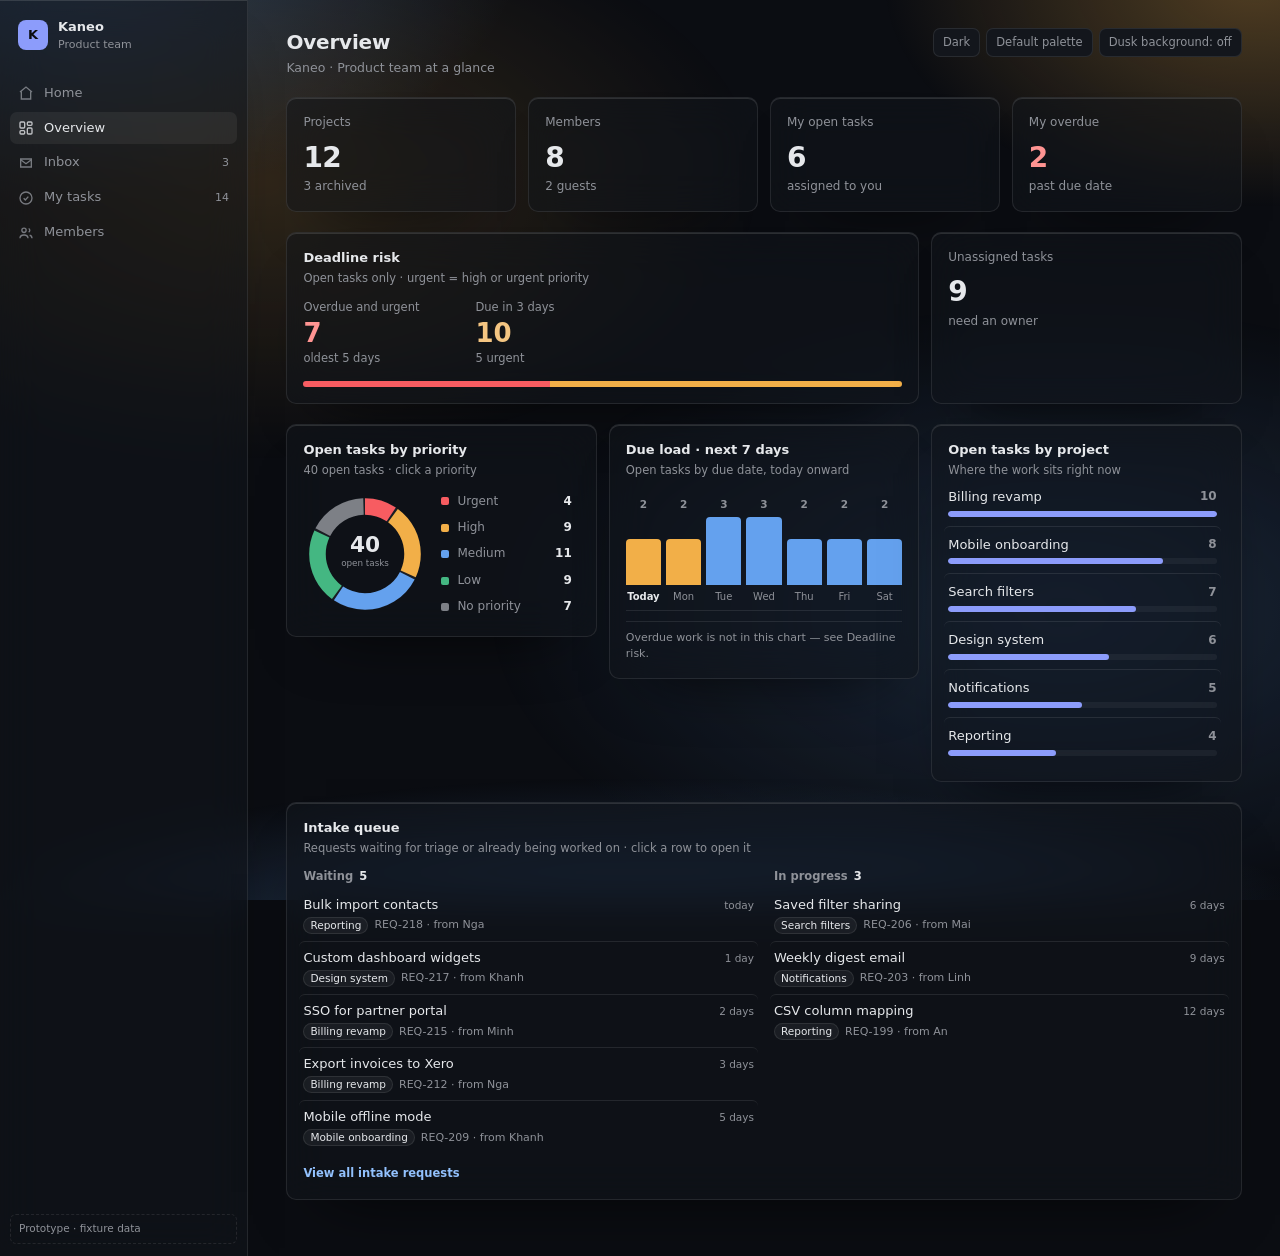
==== commit fb1acdd7: "test(web): cover dashboard widgets and record the browser pass" ====
--- a/docs/dashboard/prototype/overview.html
+++ b/docs/dashboard/prototype/overview.html
@@ -724,11 +724,11 @@
         background: transparent;
       }
       progress::-webkit-progress-value {
-        background: var(--chart-1);
+        background: var(--primary);
         border-radius: 999px;
       }
       progress::-moz-progress-bar {
-        background: var(--chart-1);
+        background: var(--primary);
         border-radius: 999px;
       }
 
@@ -968,15 +968,6 @@
         border-top: 1px solid var(--border);
         font-size: 11.5px;
         color: var(--muted-foreground);
-      }
-      .drill-foot a {
-        margin-left: auto;
-        font-weight: 600;
-        color: var(--info-foreground);
-      }
-      .drill-foot a:hover {
-        text-decoration: underline;
-        text-underline-offset: 2px;
       }
       .drill-empty {
         padding: 28px 0 32px;
@@ -1092,8 +1083,7 @@
       </header>
       <div class="drill-body" id="drill-body"></div>
       <footer class="drill-foot">
-        <span>Filters are carried over, so you land on the same list in Tasks.</span>
-        <a id="drill-link" href="#">Open in Tasks →</a>
+        <span>Showing the first 50 of 68.</span>
       </footer>
     </dialog>
 
@@ -1195,37 +1185,31 @@
           title: "Overdue and urgent",
           hint: "Open tasks past their due date with high or urgent priority.",
           match: (t) => isOverdue(t) && isUrgent(t),
-          link: "due=overdue&priority=high,urgent",
         },
         dueSoon: {
           title: "Due in the next 3 days",
           hint: "Open tasks due today or within 3 days, any priority.",
           match: isDueSoon,
-          link: "due=next-3-days",
         },
         unassigned: {
           title: "Unassigned tasks",
           hint: "Open tasks with no owner. Assign one so nothing stalls.",
           match: (t) => !t.assignee,
-          link: "assignee=none",
         },
         mineOverdue: {
           title: "My overdue tasks",
           hint: `Open tasks assigned to ${me} past their due date.`,
           match: (t) => t.assignee === me && isOverdue(t),
-          link: "assignee=me&due=overdue",
         },
         myOpen: {
           title: "My open tasks",
           hint: `Everything assigned to ${me} that is not done.`,
           match: (t) => t.assignee === me,
-          link: "assignee=me",
         },
         allOpen: {
           title: "All open tasks",
           hint: "Open tasks across the projects you can read.",
           match: () => true,
-          link: "",
         },
       };
 
@@ -1432,7 +1416,6 @@
       const dialogTitle = document.getElementById("drill-title");
       const dialogSub = document.getElementById("drill-sub");
       const dialogBody = document.getElementById("drill-body");
-      const dialogLink = document.getElementById("drill-link");
 
       function taskRow(t) {
         const due = dueLabel(t.due);
@@ -1446,14 +1429,13 @@
           </li>`;
       }
 
-      function openDrill({ title, hint, list, link }) {
+      function openDrill({ title, hint, list }) {
         const sorted = sortTasks(list);
         dialogTitle.textContent = title;
         dialogSub.textContent = hint;
         dialogBody.innerHTML = sorted.length
           ? `<ul class="task-list">${sorted.map(taskRow).join("")}</ul>`
           : `<p class="drill-empty">No tasks match this filter right now.</p>`;
-        dialogLink.href = link ? `#tasks?${link}` : "#tasks";
         dialog.showModal();
       }
 
@@ -1464,7 +1446,7 @@
 
         if (bucket) {
           const spec = buckets[bucket];
-          openDrill({ title: spec.title, hint: spec.hint, list: tasks.filter(spec.match), link: spec.link });
+          openDrill({ title: spec.title, hint: spec.hint, list: tasks.filter(spec.match) });
           return;
         }
         if (priority !== undefined) {
@@ -1473,7 +1455,6 @@
             title: `${priorityLabel(priority)} priority`,
             hint: `${list.length} open task${list.length === 1 ? "" : "s"} across your projects.`,
             list,
-            link: `priority=${priority}`,
           });
           return;
         }
@@ -1483,7 +1464,6 @@
             title: project,
             hint: `${list.length} open task${list.length === 1 ? "" : "s"} in this project.`,
             list,
-            link: `project=${encodeURIComponent(project)}`,
           });
           return;
         }
@@ -1495,7 +1475,6 @@
             title: d === 0 ? "Due today" : `Due ${date.toLocaleDateString("en-US", { weekday: "long", month: "short", day: "numeric" })}`,
             hint: `${list.length} open task${list.length === 1 ? "" : "s"} due on this day.`,
             list,
-            link: `due=${date.toISOString().slice(0, 10)}`,
           });
         }
       });
